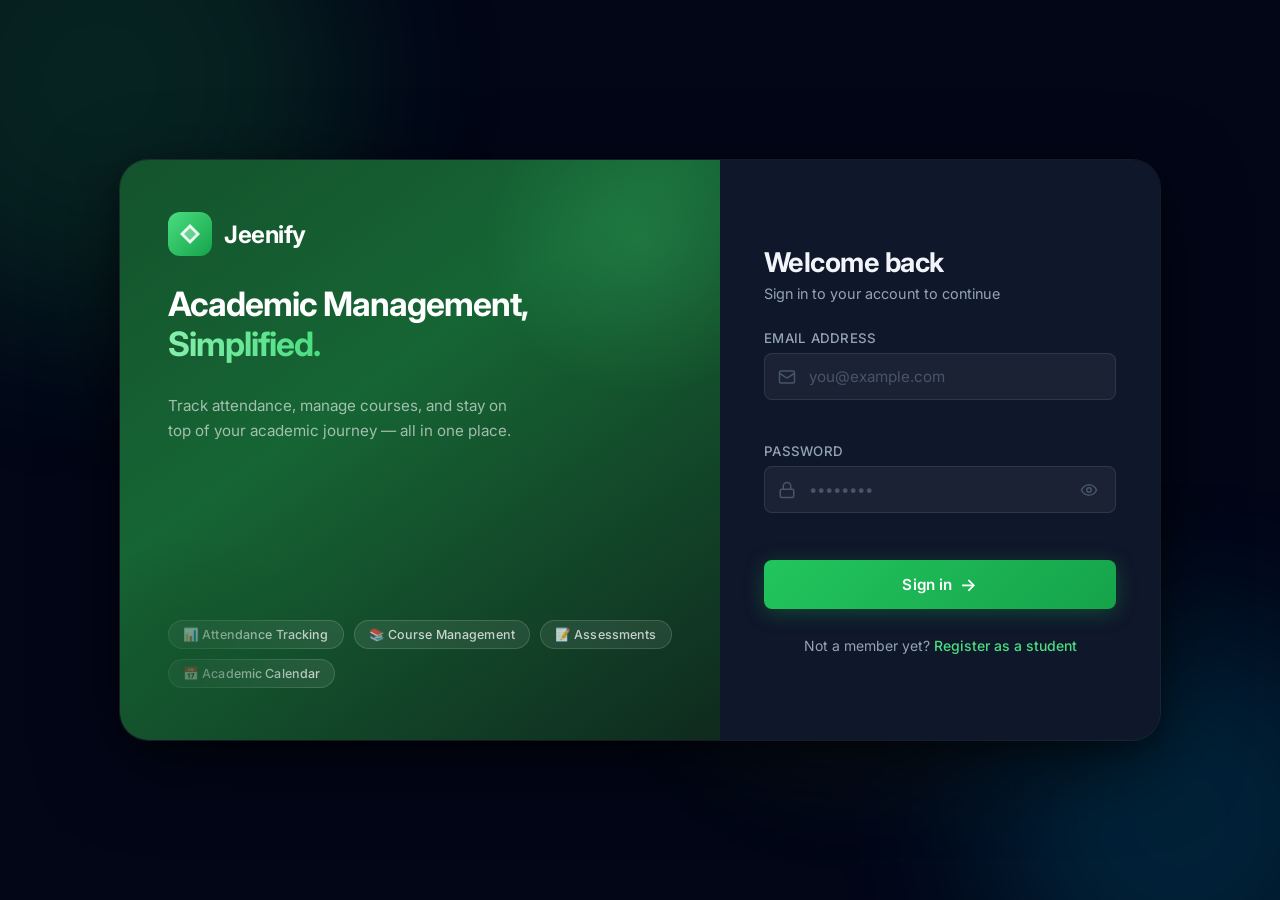
==== frontend/index.html @ 69d82062 "feat: add complete frontend with role-based dashboards, auth, donut charts, and CORS fix" ====
<!DOCTYPE html>
<html lang="en">

<head>
  <meta charset="UTF-8" />
  <meta name="viewport" content="width=device-width, initial-scale=1.0" />
  <title>Jeenify — Login</title>
  <meta name="description" content="Sign in to Jeenify, the student attendance and academic management platform." />
  <link rel="preconnect" href="https://fonts.googleapis.com" />
  <link rel="preconnect" href="https://fonts.gstatic.com" crossorigin />
  <link href="https://fonts.googleapis.com/css2?family=Inter:wght@300;400;500;600;700&display=swap" rel="stylesheet" />
  <link rel="stylesheet" href="css/auth.css" />
</head>

<body>

  <!-- Animated background blobs -->
  <div class="bg-blobs" aria-hidden="true">
    <div class="blob blob-1"></div>
    <div class="blob blob-2"></div>
    <div class="blob blob-3"></div>
  </div>

  <div class="auth-container">

    <!-- Branding panel -->
    <div class="brand-panel">
      <div class="brand-logo">
        <svg width="44" height="44" viewBox="0 0 44 44" fill="none" xmlns="http://www.w3.org/2000/svg">
          <rect width="44" height="44" rx="12" fill="url(#logo-gradient)" />
          <path d="M12 22 L22 12 L32 22 L22 32 Z" fill="white" opacity="0.9" />
          <path d="M22 16 L28 22 L22 28 L16 22 Z" fill="url(#logo-gradient)" opacity="0.7" />
          <defs>
            <linearGradient id="logo-gradient" x1="0" y1="0" x2="44" y2="44" gradientUnits="userSpaceOnUse">
              <stop stop-color="#4ade80" />
              <stop offset="1" stop-color="#16a34a" />
            </linearGradient>
          </defs>
        </svg>
        <span class="brand-name">Jeenify</span>
      </div>
      <h1 class="brand-tagline">Academic Management,<br /><em>Simplified.</em></h1>
      <p class="brand-sub">Track attendance, manage courses, and stay on top of your academic journey — all in one
        place.</p>

      <div class="feature-pills">
        <div class="pill">📊 Attendance Tracking</div>
        <div class="pill">📚 Course Management</div>
        <div class="pill">📝 Assessments</div>
        <div class="pill">📅 Academic Calendar</div>
      </div>
    </div>

    <!-- Login Card -->
    <div class="login-card">

      <div class="card-header">
        <h2>Welcome back</h2>
        <p>Sign in to your account to continue</p>
      </div>

      <form id="login-form" class="login-form" novalidate>

        <!-- Error / Success banners -->
        <div id="login-error" class="alert alert-error" role="alert" aria-live="assertive" hidden>
          <span class="alert-icon">⚠</span>
          <span id="login-error-msg">Invalid email or password.</span>
        </div>
        <div id="login-loading" class="alert alert-info" role="status" aria-live="polite" hidden>
          <span class="spinner"></span>
          <span id="login-loading-msg">Signing you in…</span>
        </div>

        <div class="form-group">
          <label for="login-email">Email address</label>
          <div class="input-wrapper">
            <span class="input-icon">
              <svg width="18" height="18" viewBox="0 0 24 24" fill="none" stroke="currentColor" stroke-width="2"
                stroke-linecap="round" stroke-linejoin="round">
                <rect x="2" y="4" width="20" height="16" rx="2" />
                <path d="m22 7-8.97 5.7a1.94 1.94 0 0 1-2.06 0L2 7" />
              </svg>
            </span>
            <input type="email" id="login-email" name="email" placeholder="you@example.com" autocomplete="email"
              required />
          </div>
          <span class="field-error" id="email-error" aria-live="polite"></span>
        </div>

        <div class="form-group">
          <label for="login-password">
            Password
          </label>
          <div class="input-wrapper">
            <span class="input-icon">
              <svg width="18" height="18" viewBox="0 0 24 24" fill="none" stroke="currentColor" stroke-width="2"
                stroke-linecap="round" stroke-linejoin="round">
                <rect x="3" y="11" width="18" height="11" rx="2" ry="2" />
                <path d="M7 11V7a5 5 0 0 1 10 0v4" />
              </svg>
            </span>
            <input type="password" id="login-password" name="password" placeholder="••••••••"
              autocomplete="current-password" required />
            <button type="button" class="toggle-password" id="toggle-password" aria-label="Toggle password visibility"
              tabindex="-1">
              <svg id="eye-open" width="18" height="18" viewBox="0 0 24 24" fill="none" stroke="currentColor"
                stroke-width="2" stroke-linecap="round" stroke-linejoin="round">
                <path d="M2 12s3-7 10-7 10 7 10 7-3 7-10 7-10-7-10-7Z" />
                <circle cx="12" cy="12" r="3" />
              </svg>
              <svg id="eye-closed" width="18" height="18" viewBox="0 0 24 24" fill="none" stroke="currentColor"
                stroke-width="2" stroke-linecap="round" stroke-linejoin="round" style="display:none">
                <path d="M9.88 9.88a3 3 0 1 0 4.24 4.24" />
                <path d="M10.73 5.08A10.43 10.43 0 0 1 12 5c7 0 10 7 10 7a13.16 13.16 0 0 1-1.67 2.68" />
                <path d="M6.61 6.61A13.526 13.526 0 0 0 2 12s3 7 10 7a9.74 9.74 0 0 0 5.39-1.61" />
                <line x1="2" y1="2" x2="22" y2="22" />
              </svg>
            </button>
          </div>
          <span class="field-error" id="password-error" aria-live="polite"></span>
        </div>

        <button type="submit" class="btn-primary" id="login-btn">
          <span class="btn-text">Sign in</span>
          <span class="btn-arrow">→</span>
        </button>

      </form>

      <div class="card-footer">
        <p>Not a member yet?&nbsp;<a href="register.html" class="link">Register as a student</a></p>
      </div>

    </div>
  </div>

  <script src="js/auth.js"></script>

</body>

</html>
---- frontend/css/auth.css ----
/* ============================================================
   Jeenify — Auth Pages (Login / Register)
   ============================================================ */

   *, *::before, *::after { box-sizing: border-box; margin: 0; padding: 0; }

   :root {
     /* Brand greens */
     --green-50:  #f0fdf4;
     --green-100: #dcfce7;
     --green-300: #86efac;
     --green-400: #4ade80;
     --green-500: #22c55e;
     --green-600: #16a34a;
     --green-700: #15803d;
     --green-800: #166534;
     --green-900: #14532d;
   
     /* Neutrals (slate) */
     --slate-50:  #f8fafc;
     --slate-100: #f1f5f9;
     --slate-200: #e2e8f0;
     --slate-300: #cbd5e1;
     --slate-400: #94a3b8;
     --slate-500: #64748b;
     --slate-600: #475569;
     --slate-700: #334155;
     --slate-800: #1e293b;
     --slate-900: #0f172a;
     --slate-950: #020617;
   
     /* Semantics */
     --bg:          var(--slate-950);
     --surface:     rgba(255,255,255,0.04);
     --surface-hover: rgba(255,255,255,0.07);
     --border:      rgba(255,255,255,0.09);
     --border-focus:var(--green-500);
     --text-primary:   #f1f5f9;
     --text-secondary: #94a3b8;
     --text-muted:     #475569;
   
     --input-bg:    rgba(255,255,255,0.05);
     --input-hover: rgba(255,255,255,0.08);
   
     --error:      #f87171;
     --error-bg:   rgba(248,113,113,0.10);
     --info-bg:    rgba(34,197,94,0.10);
   
     --radius-sm:  8px;
     --radius-md:  14px;
     --radius-lg:  20px;
     --radius-xl:  28px;
   
     --transition: 200ms cubic-bezier(0.4, 0, 0.2, 1);
     --transition-slow: 500ms cubic-bezier(0.4, 0, 0.2, 1);
   
     --font: 'Inter', system-ui, sans-serif;
   }
   
   /* ── Base ── */
   html { scroll-behavior: smooth; }
   
   body {
     font-family: var(--font);
     background-color: var(--bg);
     color: var(--text-primary);
     min-height: 100dvh;
     display: flex;
     align-items: center;
     justify-content: center;
     overflow: hidden;
     position: relative;
   }
   
   /* ── Animated Blobs ── */
   .bg-blobs {
     position: fixed;
     inset: 0;
     z-index: 0;
     pointer-events: none;
     overflow: hidden;
   }
   
   .blob {
     position: absolute;
     border-radius: 50%;
     filter: blur(80px);
     opacity: 0.18;
     animation: drift 18s ease-in-out infinite alternate;
   }
   
   .blob-1 {
     width: 520px; height: 520px;
     background: radial-gradient(circle, var(--green-500), var(--green-800));
     top: -180px; left: -160px;
     animation-duration: 22s;
   }
   .blob-2 {
     width: 400px; height: 400px;
     background: radial-gradient(circle, #06b6d4, #0284c7);
     bottom: -120px; right: -100px;
     animation-duration: 17s;
     animation-delay: -8s;
   }
   .blob-3 {
     width: 300px; height: 300px;
     background: radial-gradient(circle, var(--green-400), #a3e635);
     top: 50%; left: 55%;
     opacity: 0.10;
     animation-duration: 25s;
     animation-delay: -4s;
   }
   
   @keyframes drift {
     0%   { transform: translate(0, 0) scale(1); }
     33%  { transform: translate(40px, -30px) scale(1.05); }
     66%  { transform: translate(-20px, 50px) scale(0.95); }
     100% { transform: translate(30px, 20px) scale(1.02); }
   }
   
   /* ── Layout ── */
   .auth-container {
     position: relative;
     z-index: 1;
     display: grid;
     grid-template-columns: 1fr 440px;
     gap: 0;
     width: 100%;
     max-width: 1040px;
     min-height: 580px;
     border-radius: var(--radius-xl);
     overflow: hidden;
     box-shadow:
       0 0 0 1px var(--border),
       0 24px 80px rgba(0,0,0,0.55),
       0 8px 24px rgba(0,0,0,0.30);
     backdrop-filter: blur(2px);
   }
   
   /* ── Brand Panel (left) ── */
   .brand-panel {
     background: linear-gradient(145deg, var(--green-900) 0%, var(--green-800) 40%, #0f2a1e 100%);
     padding: 52px 48px;
     display: flex;
     flex-direction: column;
     gap: 28px;
     position: relative;
     overflow: hidden;
   }
   
   .brand-panel::before {
     content: '';
     position: absolute;
     top: -80px; right: -80px;
     width: 320px; height: 320px;
     background: radial-gradient(circle, rgba(74,222,128,0.18) 0%, transparent 70%);
     pointer-events: none;
   }
   .brand-panel::after {
     content: '';
     position: absolute;
     bottom: -60px; left: -60px;
     width: 260px; height: 260px;
     background: radial-gradient(circle, rgba(20,83,45,0.6) 0%, transparent 70%);
     pointer-events: none;
   }
   
   .brand-logo {
     display: flex;
     align-items: center;
     gap: 12px;
   }
   
   .brand-name {
     font-size: 1.5rem;
     font-weight: 700;
     color: #fff;
     letter-spacing: -0.02em;
   }
   
   .brand-tagline {
     font-size: 2.1rem;
     font-weight: 700;
     line-height: 1.2;
     color: #fff;
     letter-spacing: -0.03em;
   }
   
   .brand-tagline em {
     font-style: normal;
     background: linear-gradient(90deg, var(--green-300), var(--green-400));
     -webkit-background-clip: text;
     -webkit-text-fill-color: transparent;
     background-clip: text;
   }
   
   .brand-sub {
     font-size: 0.95rem;
     line-height: 1.65;
     color: rgba(255,255,255,0.60);
     max-width: 360px;
   }
   
   .feature-pills {
     display: flex;
     flex-wrap: wrap;
     gap: 10px;
     margin-top: auto;
   }
   
   .pill {
     font-size: 0.78rem;
     font-weight: 500;
     padding: 6px 14px;
     border-radius: 999px;
     background: rgba(255,255,255,0.08);
     border: 1px solid rgba(255,255,255,0.14);
     color: rgba(255,255,255,0.75);
     letter-spacing: 0.01em;
     transition: background var(--transition);
   }
   .pill:hover { background: rgba(255,255,255,0.14); }
   
   /* ── Login Card (right) ── */
   .login-card {
     background: var(--slate-900);
     padding: 52px 44px;
     display: flex;
     flex-direction: column;
     justify-content: center;
     gap: 28px;
   }
   
   .card-header h2 {
     font-size: 1.7rem;
     font-weight: 700;
     color: var(--text-primary);
     letter-spacing: -0.02em;
     margin-bottom: 6px;
   }
   
   .card-header p {
     font-size: 0.9rem;
     color: var(--text-secondary);
   }
   
   /* ── Form ── */
   .login-form {
     display: flex;
     flex-direction: column;
     gap: 20px;
   }
   
   .form-group {
     display: flex;
     flex-direction: column;
     gap: 7px;
   }
   
   .form-group label {
     font-size: 0.83rem;
     font-weight: 500;
     color: var(--text-secondary);
     letter-spacing: 0.02em;
     text-transform: uppercase;
   }
   
   /* Input wrapper */
   .input-wrapper {
     position: relative;
     display: flex;
     align-items: center;
   }
   
   .input-icon {
     position: absolute;
     left: 14px;
     color: var(--text-muted);
     display: flex;
     align-items: center;
     pointer-events: none;
     transition: color var(--transition);
   }
   
   .input-wrapper:focus-within .input-icon {
     color: var(--green-400);
   }
   
   .input-wrapper input {
     width: 100%;
     padding: 13px 44px 13px 44px;
     background: var(--input-bg);
     border: 1px solid var(--border);
     border-radius: var(--radius-sm);
     color: var(--text-primary);
     font-family: var(--font);
     font-size: 0.95rem;
     outline: none;
     transition:
       border-color var(--transition),
       background var(--transition),
       box-shadow var(--transition);
   }
   
   .input-wrapper input::placeholder { color: var(--text-muted); }
   
   .input-wrapper input:hover {
     background: var(--input-hover);
     border-color: rgba(255,255,255,0.15);
   }
   
   .input-wrapper input:focus {
     border-color: var(--border-focus);
     background: var(--input-hover);
     box-shadow: 0 0 0 3px rgba(34,197,94,0.15);
   }
   
   /* Invalid state */
   .input-wrapper input.invalid {
     border-color: var(--error);
     box-shadow: 0 0 0 3px rgba(248,113,113,0.12);
   }
   
   /* Password toggle */
   .toggle-password {
     position: absolute;
     right: 14px;
     background: none;
     border: none;
     cursor: pointer;
     color: var(--text-muted);
     display: flex;
     align-items: center;
     padding: 4px;
     border-radius: 4px;
     transition: color var(--transition);
   }
   .toggle-password:hover { color: var(--text-secondary); }
   
   .field-error {
     font-size: 0.78rem;
     color: var(--error);
     min-height: 16px;
     padding-left: 2px;
   }
   
   /* ── Alerts ── */
   .alert {
     display: flex;
     align-items: center;
     gap: 10px;
     padding: 12px 16px;
     border-radius: var(--radius-sm);
     font-size: 0.875rem;
     font-weight: 500;
     animation: slide-in 0.25s ease;
   }
   
   @keyframes slide-in {
     from { opacity: 0; transform: translateY(-6px); }
     to   { opacity: 1; transform: translateY(0); }
   }
   
   .alert[hidden] { display: none !important; }
   
   .alert-error {
     background: var(--error-bg);
     border: 1px solid rgba(248,113,113,0.25);
     color: var(--error);
   }
   
   .alert-info {
     background: var(--info-bg);
     border: 1px solid rgba(34,197,94,0.25);
     color: var(--green-400);
   }
   
   .alert-icon { font-size: 1rem; flex-shrink: 0; }
   
   /* ── Spinner ── */
   .spinner {
     display: inline-block;
     width: 16px; height: 16px;
     border: 2px solid rgba(74,222,128,0.25);
     border-top-color: var(--green-400);
     border-radius: 50%;
     animation: spin 0.7s linear infinite;
     flex-shrink: 0;
   }
   
   @keyframes spin { to { transform: rotate(360deg); } }
   
   /* ── Primary Button ── */
   .btn-primary {
     width: 100%;
     display: flex;
     align-items: center;
     justify-content: center;
     gap: 8px;
     padding: 14px 24px;
     border: none;
     border-radius: var(--radius-sm);
     background: linear-gradient(135deg, var(--green-500) 0%, var(--green-600) 100%);
     color: #fff;
     font-family: var(--font);
     font-size: 0.95rem;
     font-weight: 600;
     cursor: pointer;
     letter-spacing: 0.01em;
     position: relative;
     overflow: hidden;
     transition:
       transform var(--transition),
       box-shadow var(--transition),
       opacity var(--transition);
     box-shadow: 0 4px 20px rgba(22,163,74,0.35);
     margin-top: 4px;
   }
   
   .btn-primary::before {
     content: '';
     position: absolute;
     inset: 0;
     background: linear-gradient(135deg, rgba(255,255,255,0.12), transparent);
     opacity: 0;
     transition: opacity var(--transition);
   }
   
   .btn-primary:hover:not(:disabled) {
     transform: translateY(-1px);
     box-shadow: 0 8px 28px rgba(22,163,74,0.45);
   }
   .btn-primary:hover::before { opacity: 1; }
   
   .btn-primary:active:not(:disabled) {
     transform: translateY(0);
     box-shadow: 0 4px 14px rgba(22,163,74,0.30);
   }
   
   .btn-primary:disabled {
     opacity: 0.6;
     cursor: not-allowed;
   }
   
   .btn-arrow {
     font-size: 1.1rem;
     transition: transform var(--transition);
   }
   .btn-primary:hover:not(:disabled) .btn-arrow { transform: translateX(3px); }
   
   /* ── Card Footer ── */
   .card-footer {
     text-align: center;
     font-size: 0.875rem;
     color: var(--text-secondary);
   }
   
   .link {
     color: var(--green-400);
     text-decoration: none;
     font-weight: 500;
     transition: color var(--transition);
   }
   .link:hover { color: var(--green-300); }
   
   /* ── Responsive ── */
   @media (max-width: 820px) {
     body { align-items: flex-start; padding: 24px 16px; overflow: auto; }
   
     .auth-container {
       grid-template-columns: 1fr;
       max-width: 480px;
       min-height: unset;
       border-radius: var(--radius-lg);
     }
   
     .brand-panel {
       padding: 36px 32px;
       gap: 20px;
     }
   
     .brand-tagline { font-size: 1.6rem; }
   
     .login-card { padding: 36px 32px; }
   }
   
   @media (max-width: 480px) {
     body { padding: 0; }
   
     .auth-container {
       max-width: 100%;
       border-radius: 0;
       box-shadow: none;
       min-height: 100dvh;
     }
   
     .brand-panel { padding: 28px 24px; }
     .login-card  { padding: 28px 24px; }
   }
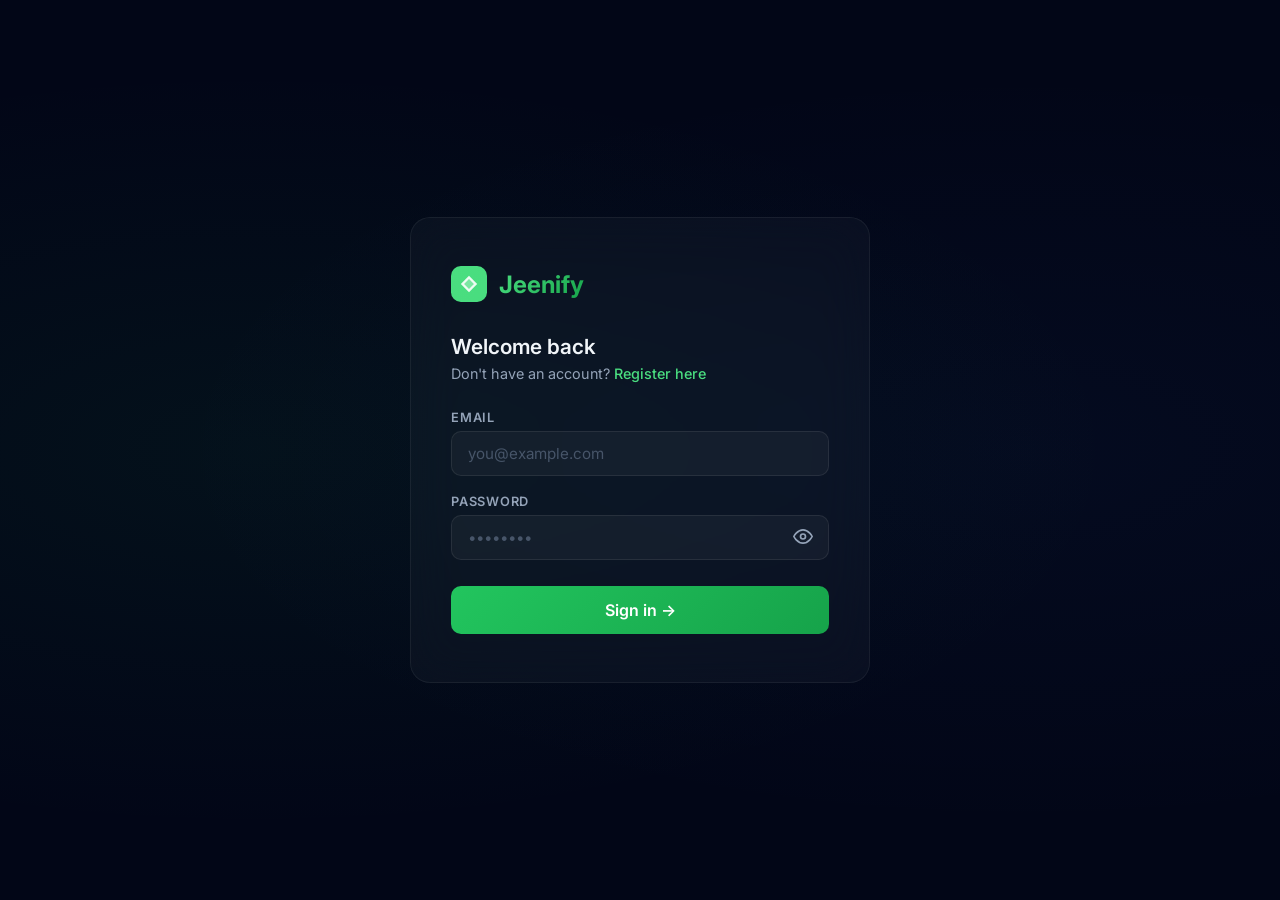
==== commit c3ba9016: "feat: complete frontend for kiki_frontend branch - all endpoints wired including Timetable, Calendar" ====
--- a/frontend/index.html
+++ b/frontend/index.html
@@ -1,141 +1,102 @@
 <!DOCTYPE html>
 <html lang="en">
-
 <head>
   <meta charset="UTF-8" />
   <meta name="viewport" content="width=device-width, initial-scale=1.0" />
-  <title>Jeenify — Login</title>
-  <meta name="description" content="Sign in to Jeenify, the student attendance and academic management platform." />
-  <link rel="preconnect" href="https://fonts.googleapis.com" />
-  <link rel="preconnect" href="https://fonts.gstatic.com" crossorigin />
-  <link href="https://fonts.googleapis.com/css2?family=Inter:wght@300;400;500;600;700&display=swap" rel="stylesheet" />
+  <title>Jeenify — Sign In</title>
   <link rel="stylesheet" href="css/auth.css" />
 </head>
-
 <body>
-
-  <!-- Animated background blobs -->
-  <div class="bg-blobs" aria-hidden="true">
-    <div class="blob blob-1"></div>
-    <div class="blob blob-2"></div>
-    <div class="blob blob-3"></div>
+<div class="auth-card">
+  <div class="auth-logo">
+    <svg width="36" height="36" viewBox="0 0 44 44" fill="none"><rect width="44" height="44" rx="12" fill="url(#lg)"/><path d="M12 22 L22 12 L32 22 L22 32Z" fill="#fff" opacity=".9"/><path d="M22 16 L28 22 L22 28 L16 22Z" fill="url(#lg)" opacity=".7"/><defs><linearGradient id="lg" x1="0" y1="0" x2="44" y2="44"><stop stop-color="#4ade80"/><stop offset="1" stop-color="#16a34a"/></linearGradient></defs></svg>
+    <span class="auth-logo-text">Jeenify</span>
   </div>
 
-  <div class="auth-container">
+  <h1 class="auth-title">Welcome back</h1>
+  <p class="auth-sub">Don't have an account? <a href="register.html">Register here</a></p>
 
-    <!-- Branding panel -->
-    <div class="brand-panel">
-      <div class="brand-logo">
-        <svg width="44" height="44" viewBox="0 0 44 44" fill="none" xmlns="http://www.w3.org/2000/svg">
-          <rect width="44" height="44" rx="12" fill="url(#logo-gradient)" />
-          <path d="M12 22 L22 12 L32 22 L22 32 Z" fill="white" opacity="0.9" />
-          <path d="M22 16 L28 22 L22 28 L16 22 Z" fill="url(#logo-gradient)" opacity="0.7" />
-          <defs>
-            <linearGradient id="logo-gradient" x1="0" y1="0" x2="44" y2="44" gradientUnits="userSpaceOnUse">
-              <stop stop-color="#4ade80" />
-              <stop offset="1" stop-color="#16a34a" />
-            </linearGradient>
-          </defs>
-        </svg>
-        <span class="brand-name">Jeenify</span>
-      </div>
-      <h1 class="brand-tagline">Academic Management,<br /><em>Simplified.</em></h1>
-      <p class="brand-sub">Track attendance, manage courses, and stay on top of your academic journey — all in one
-        place.</p>
+  <div id="error-box" class="auth-error" hidden></div>
 
-      <div class="feature-pills">
-        <div class="pill">📊 Attendance Tracking</div>
-        <div class="pill">📚 Course Management</div>
-        <div class="pill">📝 Assessments</div>
-        <div class="pill">📅 Academic Calendar</div>
+  <form id="login-form">
+    <div class="form-group">
+      <label for="email">Email</label>
+      <input class="form-input" id="email" type="email" placeholder="you@example.com" required />
+    </div>
+    <div class="form-group">
+      <label for="password">Password</label>
+      <div class="password-wrap">
+        <input class="form-input" id="password" type="password" placeholder="••••••••" required />
+        <button type="button" class="toggle-password" id="toggle-pw">
+          <svg id="eye-open" width="20" height="20" viewBox="0 0 24 24" fill="none" stroke="currentColor" stroke-width="2"><path d="M1 12s4-8 11-8 11 8 11 8-4 8-11 8-11-8-11-8z"/><circle cx="12" cy="12" r="3"/></svg>
+          <svg id="eye-closed" width="20" height="20" viewBox="0 0 24 24" fill="none" stroke="currentColor" stroke-width="2" style="display:none"><path d="M17.94 17.94A10.07 10.07 0 0 1 12 20c-7 0-11-8-11-8a18.45 18.45 0 0 1 5.06-5.94M9.9 4.24A9.12 9.12 0 0 1 12 4c7 0 11 8 11 8a18.5 18.5 0 0 1-2.16 3.19m-6.72-1.07a3 3 0 1 1-4.24-4.24"/><line x1="1" y1="1" x2="23" y2="23"/></svg>
+        </button>
       </div>
     </div>
+    <button type="submit" class="btn-submit" id="btn-login">Sign in →</button>
+  </form>
+</div>
 
-    <!-- Login Card -->
-    <div class="login-card">
+<script src="js/api.js"></script>
+<script>
+// If already logged in, redirect
+if (getToken() && getRole()) {
+  const routes = { ADMIN: 'admin.html', TEACHER: 'teacher.html', STUDENT: 'student.html' };
+  window.location.href = routes[getRole()] || 'index.html';
+}
 
-      <div class="card-header">
-        <h2>Welcome back</h2>
-        <p>Sign in to your account to continue</p>
-      </div>
+// Password toggle
+document.getElementById('toggle-pw').addEventListener('click', () => {
+  const pw = document.getElementById('password');
+  const open = document.getElementById('eye-open');
+  const closed = document.getElementById('eye-closed');
+  if (pw.type === 'password') {
+    pw.type = 'text';
+    open.style.display = 'none';
+    closed.style.display = 'block';
+  } else {
+    pw.type = 'password';
+    open.style.display = 'block';
+    closed.style.display = 'none';
+  }
+});
 
-      <form id="login-form" class="login-form" novalidate>
+// Login
+document.getElementById('login-form').addEventListener('submit', async e => {
+  e.preventDefault();
+  const email = document.getElementById('email').value.trim();
+  const password = document.getElementById('password').value;
+  const btn = document.getElementById('btn-login');
+  const errBox = document.getElementById('error-box');
+  errBox.hidden = true;
 
-        <!-- Error / Success banners -->
-        <div id="login-error" class="alert alert-error" role="alert" aria-live="assertive" hidden>
-          <span class="alert-icon">⚠</span>
-          <span id="login-error-msg">Invalid email or password.</span>
-        </div>
-        <div id="login-loading" class="alert alert-info" role="status" aria-live="polite" hidden>
-          <span class="spinner"></span>
-          <span id="login-loading-msg">Signing you in…</span>
-        </div>
+  btn.disabled = true; btn.textContent = 'Signing in…';
+  try {
+    const data = await API.post('/api/auth/login', { email, password });
+    localStorage.setItem('jfy_token', data.token);
+    localStorage.setItem('jfy_role', data.role);
+    localStorage.setItem('jfy_name', data.name);
+    localStorage.setItem('jfy_userId', String(data.userId));
 
-        <div class="form-group">
-          <label for="login-email">Email address</label>
-          <div class="input-wrapper">
-            <span class="input-icon">
-              <svg width="18" height="18" viewBox="0 0 24 24" fill="none" stroke="currentColor" stroke-width="2"
-                stroke-linecap="round" stroke-linejoin="round">
-                <rect x="2" y="4" width="20" height="16" rx="2" />
-                <path d="m22 7-8.97 5.7a1.94 1.94 0 0 1-2.06 0L2 7" />
-              </svg>
-            </span>
-            <input type="email" id="login-email" name="email" placeholder="you@example.com" autocomplete="email"
-              required />
-          </div>
-          <span class="field-error" id="email-error" aria-live="polite"></span>
-        </div>
+    // If student, resolve studentId
+    if (data.role === 'STUDENT') {
+      try {
+        const profile = await API.get(`/api/students/me/${data.userId}`);
+        if (profile && (profile.studentId || profile.id)) {
+          localStorage.setItem('jfy_studentId', String(profile.studentId ?? profile.id));
+        }
+      } catch(_) {}
+    }
 
-        <div class="form-group">
-          <label for="login-password">
-            Password
-          </label>
-          <div class="input-wrapper">
-            <span class="input-icon">
-              <svg width="18" height="18" viewBox="0 0 24 24" fill="none" stroke="currentColor" stroke-width="2"
-                stroke-linecap="round" stroke-linejoin="round">
-                <rect x="3" y="11" width="18" height="11" rx="2" ry="2" />
-                <path d="M7 11V7a5 5 0 0 1 10 0v4" />
-              </svg>
-            </span>
-            <input type="password" id="login-password" name="password" placeholder="••••••••"
-              autocomplete="current-password" required />
-            <button type="button" class="toggle-password" id="toggle-password" aria-label="Toggle password visibility"
-              tabindex="-1">
-              <svg id="eye-open" width="18" height="18" viewBox="0 0 24 24" fill="none" stroke="currentColor"
-                stroke-width="2" stroke-linecap="round" stroke-linejoin="round">
-                <path d="M2 12s3-7 10-7 10 7 10 7-3 7-10 7-10-7-10-7Z" />
-                <circle cx="12" cy="12" r="3" />
-              </svg>
-              <svg id="eye-closed" width="18" height="18" viewBox="0 0 24 24" fill="none" stroke="currentColor"
-                stroke-width="2" stroke-linecap="round" stroke-linejoin="round" style="display:none">
-                <path d="M9.88 9.88a3 3 0 1 0 4.24 4.24" />
-                <path d="M10.73 5.08A10.43 10.43 0 0 1 12 5c7 0 10 7 10 7a13.16 13.16 0 0 1-1.67 2.68" />
-                <path d="M6.61 6.61A13.526 13.526 0 0 0 2 12s3 7 10 7a9.74 9.74 0 0 0 5.39-1.61" />
-                <line x1="2" y1="2" x2="22" y2="22" />
-              </svg>
-            </button>
-          </div>
-          <span class="field-error" id="password-error" aria-live="polite"></span>
-        </div>
-
-        <button type="submit" class="btn-primary" id="login-btn">
-          <span class="btn-text">Sign in</span>
-          <span class="btn-arrow">→</span>
-        </button>
-
-      </form>
-
-      <div class="card-footer">
-        <p>Not a member yet?&nbsp;<a href="register.html" class="link">Register as a student</a></p>
-      </div>
-
-    </div>
-  </div>
-
-  <script src="js/auth.js"></script>
-
+    const routes = { ADMIN: 'admin.html', TEACHER: 'teacher.html', STUDENT: 'student.html' };
+    window.location.href = routes[data.role] || 'index.html';
+  } catch (err) {
+    errBox.textContent = err.message || 'Login failed';
+    errBox.hidden = false;
+  } finally {
+    btn.disabled = false; btn.textContent = 'Sign in →';
+  }
+});
+</script>
 </body>
-
-</html>+</html>
--- a/frontend/css/auth.css
+++ b/frontend/css/auth.css
@@ -1,499 +1,167 @@
 /* ============================================================
-   Jeenify — Auth Pages (Login / Register)
+   Jeenify — Auth Page Styles
+   Login & Registration pages
    ============================================================ */
 
-   *, *::before, *::after { box-sizing: border-box; margin: 0; padding: 0; }
+@import url('https://fonts.googleapis.com/css2?family=Inter:wght@300;400;500;600;700&display=swap');
 
-   :root {
-     /* Brand greens */
-     --green-50:  #f0fdf4;
-     --green-100: #dcfce7;
-     --green-300: #86efac;
-     --green-400: #4ade80;
-     --green-500: #22c55e;
-     --green-600: #16a34a;
-     --green-700: #15803d;
-     --green-800: #166534;
-     --green-900: #14532d;
-   
-     /* Neutrals (slate) */
-     --slate-50:  #f8fafc;
-     --slate-100: #f1f5f9;
-     --slate-200: #e2e8f0;
-     --slate-300: #cbd5e1;
-     --slate-400: #94a3b8;
-     --slate-500: #64748b;
-     --slate-600: #475569;
-     --slate-700: #334155;
-     --slate-800: #1e293b;
-     --slate-900: #0f172a;
-     --slate-950: #020617;
-   
-     /* Semantics */
-     --bg:          var(--slate-950);
-     --surface:     rgba(255,255,255,0.04);
-     --surface-hover: rgba(255,255,255,0.07);
-     --border:      rgba(255,255,255,0.09);
-     --border-focus:var(--green-500);
-     --text-primary:   #f1f5f9;
-     --text-secondary: #94a3b8;
-     --text-muted:     #475569;
-   
-     --input-bg:    rgba(255,255,255,0.05);
-     --input-hover: rgba(255,255,255,0.08);
-   
-     --error:      #f87171;
-     --error-bg:   rgba(248,113,113,0.10);
-     --info-bg:    rgba(34,197,94,0.10);
-   
-     --radius-sm:  8px;
-     --radius-md:  14px;
-     --radius-lg:  20px;
-     --radius-xl:  28px;
-   
-     --transition: 200ms cubic-bezier(0.4, 0, 0.2, 1);
-     --transition-slow: 500ms cubic-bezier(0.4, 0, 0.2, 1);
-   
-     --font: 'Inter', system-ui, sans-serif;
-   }
-   
-   /* ── Base ── */
-   html { scroll-behavior: smooth; }
-   
-   body {
-     font-family: var(--font);
-     background-color: var(--bg);
-     color: var(--text-primary);
-     min-height: 100dvh;
-     display: flex;
-     align-items: center;
-     justify-content: center;
-     overflow: hidden;
-     position: relative;
-   }
-   
-   /* ── Animated Blobs ── */
-   .bg-blobs {
-     position: fixed;
-     inset: 0;
-     z-index: 0;
-     pointer-events: none;
-     overflow: hidden;
-   }
-   
-   .blob {
-     position: absolute;
-     border-radius: 50%;
-     filter: blur(80px);
-     opacity: 0.18;
-     animation: drift 18s ease-in-out infinite alternate;
-   }
-   
-   .blob-1 {
-     width: 520px; height: 520px;
-     background: radial-gradient(circle, var(--green-500), var(--green-800));
-     top: -180px; left: -160px;
-     animation-duration: 22s;
-   }
-   .blob-2 {
-     width: 400px; height: 400px;
-     background: radial-gradient(circle, #06b6d4, #0284c7);
-     bottom: -120px; right: -100px;
-     animation-duration: 17s;
-     animation-delay: -8s;
-   }
-   .blob-3 {
-     width: 300px; height: 300px;
-     background: radial-gradient(circle, var(--green-400), #a3e635);
-     top: 50%; left: 55%;
-     opacity: 0.10;
-     animation-duration: 25s;
-     animation-delay: -4s;
-   }
-   
-   @keyframes drift {
-     0%   { transform: translate(0, 0) scale(1); }
-     33%  { transform: translate(40px, -30px) scale(1.05); }
-     66%  { transform: translate(-20px, 50px) scale(0.95); }
-     100% { transform: translate(30px, 20px) scale(1.02); }
-   }
-   
-   /* ── Layout ── */
-   .auth-container {
-     position: relative;
-     z-index: 1;
-     display: grid;
-     grid-template-columns: 1fr 440px;
-     gap: 0;
-     width: 100%;
-     max-width: 1040px;
-     min-height: 580px;
-     border-radius: var(--radius-xl);
-     overflow: hidden;
-     box-shadow:
-       0 0 0 1px var(--border),
-       0 24px 80px rgba(0,0,0,0.55),
-       0 8px 24px rgba(0,0,0,0.30);
-     backdrop-filter: blur(2px);
-   }
-   
-   /* ── Brand Panel (left) ── */
-   .brand-panel {
-     background: linear-gradient(145deg, var(--green-900) 0%, var(--green-800) 40%, #0f2a1e 100%);
-     padding: 52px 48px;
-     display: flex;
-     flex-direction: column;
-     gap: 28px;
-     position: relative;
-     overflow: hidden;
-   }
-   
-   .brand-panel::before {
-     content: '';
-     position: absolute;
-     top: -80px; right: -80px;
-     width: 320px; height: 320px;
-     background: radial-gradient(circle, rgba(74,222,128,0.18) 0%, transparent 70%);
-     pointer-events: none;
-   }
-   .brand-panel::after {
-     content: '';
-     position: absolute;
-     bottom: -60px; left: -60px;
-     width: 260px; height: 260px;
-     background: radial-gradient(circle, rgba(20,83,45,0.6) 0%, transparent 70%);
-     pointer-events: none;
-   }
-   
-   .brand-logo {
-     display: flex;
-     align-items: center;
-     gap: 12px;
-   }
-   
-   .brand-name {
-     font-size: 1.5rem;
-     font-weight: 700;
-     color: #fff;
-     letter-spacing: -0.02em;
-   }
-   
-   .brand-tagline {
-     font-size: 2.1rem;
-     font-weight: 700;
-     line-height: 1.2;
-     color: #fff;
-     letter-spacing: -0.03em;
-   }
-   
-   .brand-tagline em {
-     font-style: normal;
-     background: linear-gradient(90deg, var(--green-300), var(--green-400));
-     -webkit-background-clip: text;
-     -webkit-text-fill-color: transparent;
-     background-clip: text;
-   }
-   
-   .brand-sub {
-     font-size: 0.95rem;
-     line-height: 1.65;
-     color: rgba(255,255,255,0.60);
-     max-width: 360px;
-   }
-   
-   .feature-pills {
-     display: flex;
-     flex-wrap: wrap;
-     gap: 10px;
-     margin-top: auto;
-   }
-   
-   .pill {
-     font-size: 0.78rem;
-     font-weight: 500;
-     padding: 6px 14px;
-     border-radius: 999px;
-     background: rgba(255,255,255,0.08);
-     border: 1px solid rgba(255,255,255,0.14);
-     color: rgba(255,255,255,0.75);
-     letter-spacing: 0.01em;
-     transition: background var(--transition);
-   }
-   .pill:hover { background: rgba(255,255,255,0.14); }
-   
-   /* ── Login Card (right) ── */
-   .login-card {
-     background: var(--slate-900);
-     padding: 52px 44px;
-     display: flex;
-     flex-direction: column;
-     justify-content: center;
-     gap: 28px;
-   }
-   
-   .card-header h2 {
-     font-size: 1.7rem;
-     font-weight: 700;
-     color: var(--text-primary);
-     letter-spacing: -0.02em;
-     margin-bottom: 6px;
-   }
-   
-   .card-header p {
-     font-size: 0.9rem;
-     color: var(--text-secondary);
-   }
-   
-   /* ── Form ── */
-   .login-form {
-     display: flex;
-     flex-direction: column;
-     gap: 20px;
-   }
-   
-   .form-group {
-     display: flex;
-     flex-direction: column;
-     gap: 7px;
-   }
-   
-   .form-group label {
-     font-size: 0.83rem;
-     font-weight: 500;
-     color: var(--text-secondary);
-     letter-spacing: 0.02em;
-     text-transform: uppercase;
-   }
-   
-   /* Input wrapper */
-   .input-wrapper {
-     position: relative;
-     display: flex;
-     align-items: center;
-   }
-   
-   .input-icon {
-     position: absolute;
-     left: 14px;
-     color: var(--text-muted);
-     display: flex;
-     align-items: center;
-     pointer-events: none;
-     transition: color var(--transition);
-   }
-   
-   .input-wrapper:focus-within .input-icon {
-     color: var(--green-400);
-   }
-   
-   .input-wrapper input {
-     width: 100%;
-     padding: 13px 44px 13px 44px;
-     background: var(--input-bg);
-     border: 1px solid var(--border);
-     border-radius: var(--radius-sm);
-     color: var(--text-primary);
-     font-family: var(--font);
-     font-size: 0.95rem;
-     outline: none;
-     transition:
-       border-color var(--transition),
-       background var(--transition),
-       box-shadow var(--transition);
-   }
-   
-   .input-wrapper input::placeholder { color: var(--text-muted); }
-   
-   .input-wrapper input:hover {
-     background: var(--input-hover);
-     border-color: rgba(255,255,255,0.15);
-   }
-   
-   .input-wrapper input:focus {
-     border-color: var(--border-focus);
-     background: var(--input-hover);
-     box-shadow: 0 0 0 3px rgba(34,197,94,0.15);
-   }
-   
-   /* Invalid state */
-   .input-wrapper input.invalid {
-     border-color: var(--error);
-     box-shadow: 0 0 0 3px rgba(248,113,113,0.12);
-   }
-   
-   /* Password toggle */
-   .toggle-password {
-     position: absolute;
-     right: 14px;
-     background: none;
-     border: none;
-     cursor: pointer;
-     color: var(--text-muted);
-     display: flex;
-     align-items: center;
-     padding: 4px;
-     border-radius: 4px;
-     transition: color var(--transition);
-   }
-   .toggle-password:hover { color: var(--text-secondary); }
-   
-   .field-error {
-     font-size: 0.78rem;
-     color: var(--error);
-     min-height: 16px;
-     padding-left: 2px;
-   }
-   
-   /* ── Alerts ── */
-   .alert {
-     display: flex;
-     align-items: center;
-     gap: 10px;
-     padding: 12px 16px;
-     border-radius: var(--radius-sm);
-     font-size: 0.875rem;
-     font-weight: 500;
-     animation: slide-in 0.25s ease;
-   }
-   
-   @keyframes slide-in {
-     from { opacity: 0; transform: translateY(-6px); }
-     to   { opacity: 1; transform: translateY(0); }
-   }
-   
-   .alert[hidden] { display: none !important; }
-   
-   .alert-error {
-     background: var(--error-bg);
-     border: 1px solid rgba(248,113,113,0.25);
-     color: var(--error);
-   }
-   
-   .alert-info {
-     background: var(--info-bg);
-     border: 1px solid rgba(34,197,94,0.25);
-     color: var(--green-400);
-   }
-   
-   .alert-icon { font-size: 1rem; flex-shrink: 0; }
-   
-   /* ── Spinner ── */
-   .spinner {
-     display: inline-block;
-     width: 16px; height: 16px;
-     border: 2px solid rgba(74,222,128,0.25);
-     border-top-color: var(--green-400);
-     border-radius: 50%;
-     animation: spin 0.7s linear infinite;
-     flex-shrink: 0;
-   }
-   
-   @keyframes spin { to { transform: rotate(360deg); } }
-   
-   /* ── Primary Button ── */
-   .btn-primary {
-     width: 100%;
-     display: flex;
-     align-items: center;
-     justify-content: center;
-     gap: 8px;
-     padding: 14px 24px;
-     border: none;
-     border-radius: var(--radius-sm);
-     background: linear-gradient(135deg, var(--green-500) 0%, var(--green-600) 100%);
-     color: #fff;
-     font-family: var(--font);
-     font-size: 0.95rem;
-     font-weight: 600;
-     cursor: pointer;
-     letter-spacing: 0.01em;
-     position: relative;
-     overflow: hidden;
-     transition:
-       transform var(--transition),
-       box-shadow var(--transition),
-       opacity var(--transition);
-     box-shadow: 0 4px 20px rgba(22,163,74,0.35);
-     margin-top: 4px;
-   }
-   
-   .btn-primary::before {
-     content: '';
-     position: absolute;
-     inset: 0;
-     background: linear-gradient(135deg, rgba(255,255,255,0.12), transparent);
-     opacity: 0;
-     transition: opacity var(--transition);
-   }
-   
-   .btn-primary:hover:not(:disabled) {
-     transform: translateY(-1px);
-     box-shadow: 0 8px 28px rgba(22,163,74,0.45);
-   }
-   .btn-primary:hover::before { opacity: 1; }
-   
-   .btn-primary:active:not(:disabled) {
-     transform: translateY(0);
-     box-shadow: 0 4px 14px rgba(22,163,74,0.30);
-   }
-   
-   .btn-primary:disabled {
-     opacity: 0.6;
-     cursor: not-allowed;
-   }
-   
-   .btn-arrow {
-     font-size: 1.1rem;
-     transition: transform var(--transition);
-   }
-   .btn-primary:hover:not(:disabled) .btn-arrow { transform: translateX(3px); }
-   
-   /* ── Card Footer ── */
-   .card-footer {
-     text-align: center;
-     font-size: 0.875rem;
-     color: var(--text-secondary);
-   }
-   
-   .link {
-     color: var(--green-400);
-     text-decoration: none;
-     font-weight: 500;
-     transition: color var(--transition);
-   }
-   .link:hover { color: var(--green-300); }
-   
-   /* ── Responsive ── */
-   @media (max-width: 820px) {
-     body { align-items: flex-start; padding: 24px 16px; overflow: auto; }
-   
-     .auth-container {
-       grid-template-columns: 1fr;
-       max-width: 480px;
-       min-height: unset;
-       border-radius: var(--radius-lg);
-     }
-   
-     .brand-panel {
-       padding: 36px 32px;
-       gap: 20px;
-     }
-   
-     .brand-tagline { font-size: 1.6rem; }
-   
-     .login-card { padding: 36px 32px; }
-   }
-   
-   @media (max-width: 480px) {
-     body { padding: 0; }
-   
-     .auth-container {
-       max-width: 100%;
-       border-radius: 0;
-       box-shadow: none;
-       min-height: 100dvh;
-     }
-   
-     .brand-panel { padding: 28px 24px; }
-     .login-card  { padding: 28px 24px; }
-   }
+*, *::before, *::after { box-sizing: border-box; margin: 0; padding: 0; }
+
+:root {
+  --green-400: #4ade80;
+  --green-500: #22c55e;
+  --green-600: #16a34a;
+  --slate-50:  #f8fafc;
+  --slate-100: #f1f5f9;
+  --slate-200: #e2e8f0;
+  --slate-400: #94a3b8;
+  --slate-500: #64748b;
+  --slate-600: #475569;
+  --slate-700: #334155;
+  --slate-800: #1e293b;
+  --slate-900: #0f172a;
+  --slate-950: #020617;
+  --red-400:   #f87171;
+}
+
+html, body { height: 100%; }
+
+body {
+  font-family: 'Inter', system-ui, -apple-system, sans-serif;
+  background: var(--slate-950);
+  color: var(--slate-100);
+  display: flex;
+  align-items: center;
+  justify-content: center;
+  min-height: 100vh;
+  padding: 24px;
+  background-image:
+    radial-gradient(ellipse at 20% 50%, rgba(34,197,94,0.06) 0%, transparent 60%),
+    radial-gradient(ellipse at 80% 50%, rgba(59,130,246,0.04) 0%, transparent 60%);
+}
+
+/* ── Auth Card ── */
+.auth-card {
+  width: 100%;
+  max-width: 460px;
+  background: rgba(255,255,255,0.03);
+  border: 1px solid rgba(255,255,255,0.06);
+  border-radius: 20px;
+  padding: 48px 40px;
+  backdrop-filter: blur(24px);
+  animation: fadeIn 0.5s ease;
+}
+
+@keyframes fadeIn {
+  from { opacity: 0; transform: translateY(12px); }
+  to   { opacity: 1; transform: translateY(0); }
+}
+
+/* ── Logo ── */
+.auth-logo {
+  display: flex;
+  align-items: center;
+  gap: 12px;
+  margin-bottom: 32px;
+}
+.auth-logo-text {
+  font-size: 1.5rem;
+  font-weight: 700;
+  background: linear-gradient(135deg, var(--green-400), var(--green-600));
+  -webkit-background-clip: text;
+  -webkit-text-fill-color: transparent;
+}
+
+/* ── Form ── */
+.auth-title {
+  font-size: 1.3rem;
+  font-weight: 600;
+  margin-bottom: 6px;
+}
+.auth-sub {
+  color: var(--slate-400);
+  font-size: 0.9rem;
+  margin-bottom: 28px;
+}
+.auth-sub a {
+  color: var(--green-400);
+  text-decoration: none;
+  font-weight: 500;
+}
+.auth-sub a:hover { text-decoration: underline; }
+
+.form-group {
+  margin-bottom: 18px;
+}
+.form-group label {
+  display: block;
+  font-size: 0.8rem;
+  font-weight: 600;
+  color: var(--slate-400);
+  text-transform: uppercase;
+  letter-spacing: 0.06em;
+  margin-bottom: 6px;
+}
+.form-input {
+  width: 100%;
+  padding: 12px 16px;
+  background: rgba(255,255,255,0.04);
+  border: 1px solid rgba(255,255,255,0.08);
+  border-radius: 10px;
+  color: var(--slate-100);
+  font-family: inherit;
+  font-size: 0.95rem;
+  transition: border-color 0.25s, box-shadow 0.25s;
+}
+.form-input:focus {
+  outline: none;
+  border-color: var(--green-400);
+  box-shadow: 0 0 0 3px rgba(74,222,128,0.15);
+}
+.form-input::placeholder { color: var(--slate-600); }
+
+.password-wrap {
+  position: relative;
+}
+.password-wrap .form-input { padding-right: 44px; }
+.toggle-password {
+  position: absolute;
+  right: 12px;
+  top: 50%;
+  transform: translateY(-50%);
+  background: none;
+  border: none;
+  color: var(--slate-400);
+  cursor: pointer;
+  padding: 4px;
+}
+.toggle-password:hover { color: var(--slate-200); }
+
+.btn-submit {
+  width: 100%;
+  padding: 14px;
+  background: linear-gradient(135deg, var(--green-500), var(--green-600));
+  color: #fff;
+  border: none;
+  border-radius: 10px;
+  font-family: inherit;
+  font-size: 1rem;
+  font-weight: 600;
+  cursor: pointer;
+  transition: opacity 0.2s, transform 0.1s;
+  margin-top: 8px;
+}
+.btn-submit:hover { opacity: 0.9; }
+.btn-submit:active { transform: scale(0.98); }
+.btn-submit:disabled { opacity: 0.5; cursor: not-allowed; }
+
+/* ── Alerts ── */
+.auth-error {
+  background: rgba(248,113,113,0.1);
+  border: 1px solid rgba(248,113,113,0.2);
+  color: var(--red-400);
+  padding: 10px 14px;
+  border-radius: 8px;
+  font-size: 0.85rem;
+  margin-bottom: 16px;
+}
